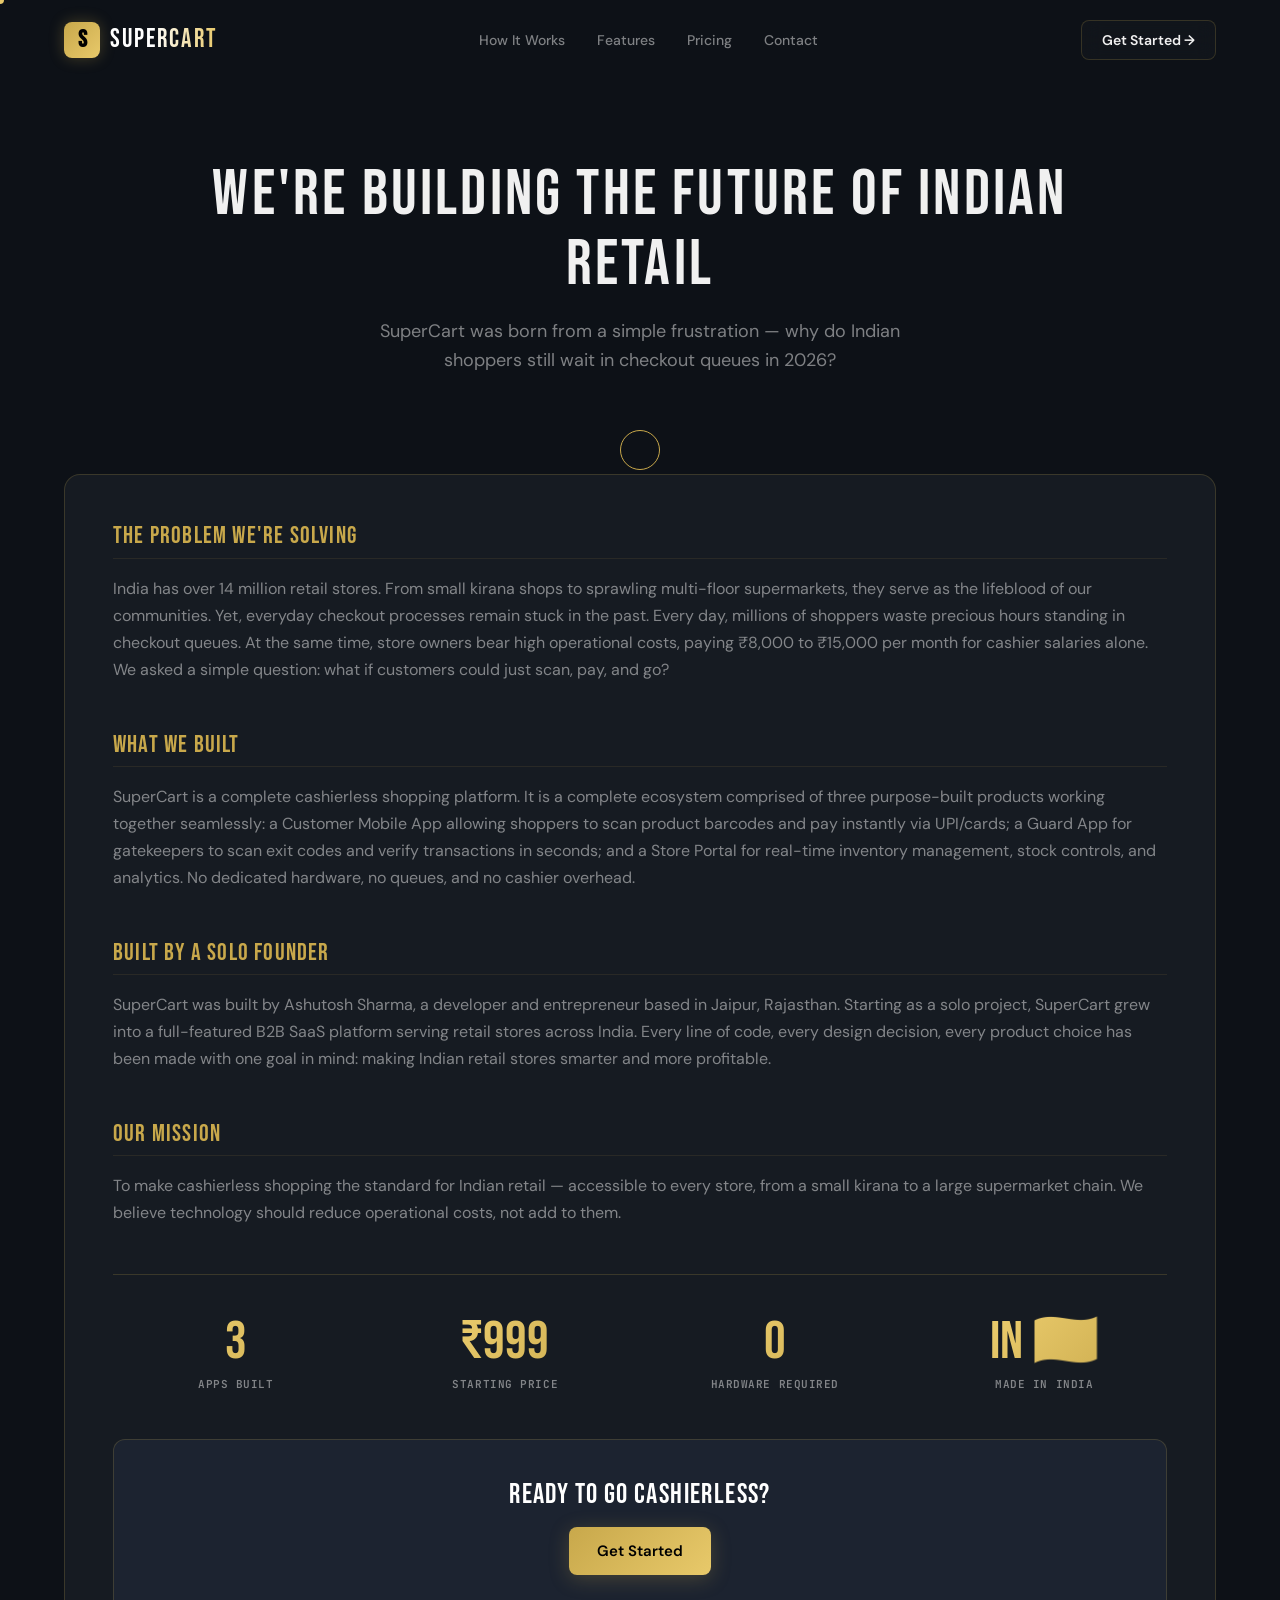
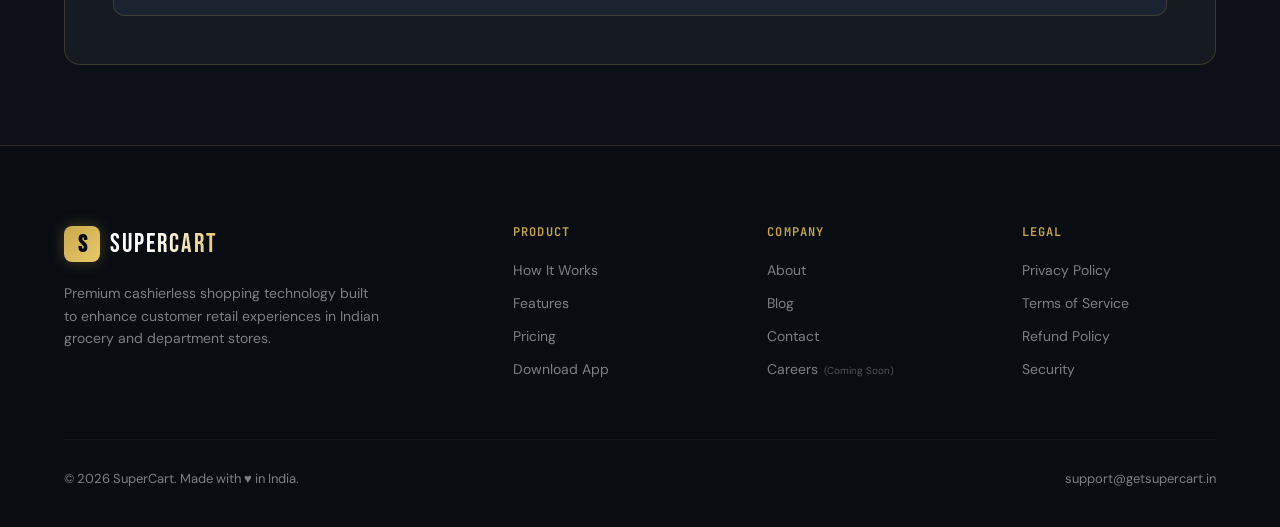
==== about.html @ 0638e1c0 "feat: add about, blog, and contact pages, update footers, and update sitemap" ====
<!DOCTYPE html>
<html lang="en">
<head>
  <meta charset="UTF-8">
  <meta name="viewport" content="width=device-width, initial-scale=1.0">
  <title>About Us — SuperCart | Cashierless Shopping for Indian Retail</title>
  <meta name="description" content="Learn about SuperCart's mission to eliminate checkout queues in Indian retail. Built by a solo founder in Jaipur, Rajasthan.">
  <meta property="og:title" content="About Us — SuperCart | Cashierless Shopping for Indian Retail">
  <meta property="og:description" content="Discover how SuperCart is transforming Indian retail with cashierless, zero-hardware billing apps.">
  <meta property="og:url" content="https://getsupercart.in/about.html">
  <meta property="og:image" content="https://getsupercart.in/og-image.png">
  <meta property="og:locale" content="en_IN">
  <meta property="og:site_name" content="SuperCart">
  <meta name="twitter:card" content="summary_large_image">
  <meta name="twitter:title" content="About Us — SuperCart">
  <meta name="twitter:description" content="Our mission to bring cashierless shopping to every Indian retail store.">
  <meta name="twitter:image" content="https://getsupercart.in/og-image.png">
  <link rel="canonical" href="https://getsupercart.in/about.html">
  
  <!-- CSS Stylesheet -->
  <link rel="stylesheet" href="style.css">
  
  <style>
    /* About Page Specific Layout */
    .about-hero {
      padding: 160px 0 60px;
      text-align: center;
      position: relative;
    }
    
    .about-content-section {
      padding: 40px 0 80px;
      position: relative;
      z-index: 5;
    }

    .about-card {
      background: var(--surface-color);
      border: 1px solid var(--border-color);
      border-radius: 16px;
      padding: 48px;
    }

    .about-card h3 {
      font-size: 24px;
      margin-top: 48px;
      margin-bottom: 16px;
      color: var(--gold-accent);
      border-bottom: 1px solid rgba(200, 168, 75, 0.1);
      padding-bottom: 8px;
      font-family: var(--font-heading);
      letter-spacing: 0.05em;
    }

    .about-card h3:first-of-type {
      margin-top: 0;
    }

    .about-card p {
      font-size: 16px;
      line-height: 1.7;
      margin-bottom: 24px;
      color: var(--text-muted);
    }
    
    .about-stats {
      margin-top: 48px;
      padding-top: 40px;
      border-top: 1px solid var(--border-color);
      display: grid;
      grid-template-columns: repeat(4, 1fr);
      gap: 24px;
    }
    
    .about-stat-item {
      text-align: center;
    }
    
    .about-stat-number {
      font-family: var(--font-heading);
      font-size: clamp(36px, 5vw, 54px);
      color: var(--gold-bright);
      line-height: 1;
      margin-bottom: 8px;
      background: linear-gradient(135deg, var(--gold-bright) 30%, var(--gold-accent) 100%);
      -webkit-background-clip: text;
      -webkit-text-fill-color: transparent;
    }
    
    .about-stat-label {
      font-family: var(--font-mono);
      font-size: 11px;
      font-weight: 600;
      letter-spacing: 0.05em;
      color: var(--text-muted);
    }
    
    .about-cta-container {
      margin-top: 48px;
      padding: 40px;
      border: 1px solid var(--border-color);
      border-radius: 12px;
      background: var(--surface-color-2);
      text-align: center;
      display: flex;
      flex-direction: column;
      align-items: center;
      gap: 16px;
    }
    
    .about-cta-title {
      font-family: var(--font-heading);
      font-size: 28px;
      color: #FFF;
    }

    @media (max-width: 768px) {
      .about-card {
        padding: 24px;
      }
      .about-stats {
        grid-template-columns: repeat(2, 1fr);
        gap: 24px;
      }
    }
  </style>
</head>
<body>

  <!-- Custom Cursor Elements -->
  <div class="custom-cursor-dot" id="cursor-dot"></div>
  <div class="custom-cursor-ring" id="cursor-ring"></div>

  <!-- Navbar -->
  <header class="navbar scrolled" id="navbar">
    <div class="container">
      <a href="index.html" class="logo clickable" id="nav-logo">
        <div class="logo-mark">S</div>
        <span class="logo-text">SUPERCART</span>
      </a>
      
      <ul class="nav-links">
        <li><a href="index.html#how-it-works" class="clickable" id="link-works">How It Works</a></li>
        <li><a href="index.html#features" class="clickable" id="link-features">Features</a></li>
        <li><a href="index.html#pricing" class="clickable" id="link-pricing">Pricing</a></li>
        <li><a href="contact.html" class="clickable" id="link-contact">Contact</a></li>
      </ul>

      <a href="index.html#pricing" class="btn btn-ghost clickable" style="padding: 10px 20px; font-size: 14px;" id="btn-nav-cta">
        Get Started →
      </a>
    </div>
  </header>

  <!-- About Hero -->
  <section class="about-hero" id="about-hero">
    <div class="container">
      <h1 class="section-title" style="font-size: clamp(36px, 6vw, 64px); max-width: 900px; margin: 0 auto 16px; line-height: 1.1;">WE'RE BUILDING THE FUTURE OF INDIAN RETAIL</h1>
      <p class="section-subtitle" style="margin: 0 auto; max-width: 600px;">SuperCart was born from a simple frustration — why do Indian shoppers still wait in checkout queues in 2026?</p>
    </div>
  </section>

  <!-- About Content Section -->
  <section class="about-content-section" id="about-content">
    <div class="container">
      <div class="about-card">
        
        <h3>The Problem We're Solving</h3>
        <p>India has over 14 million retail stores. From small kirana shops to sprawling multi-floor supermarkets, they serve as the lifeblood of our communities. Yet, everyday checkout processes remain stuck in the past. Every day, millions of shoppers waste precious hours standing in checkout queues. At the same time, store owners bear high operational costs, paying ₹8,000 to ₹15,000 per month for cashier salaries alone. We asked a simple question: what if customers could just scan, pay, and go?</p>

        <h3>What We Built</h3>
        <p>SuperCart is a complete cashierless shopping platform. It is a complete ecosystem comprised of three purpose-built products working together seamlessly: a Customer Mobile App allowing shoppers to scan product barcodes and pay instantly via UPI/cards; a Guard App for gatekeepers to scan exit codes and verify transactions in seconds; and a Store Portal for real-time inventory management, stock controls, and analytics. No dedicated hardware, no queues, and no cashier overhead.</p>

        <h3>Built by a Solo Founder</h3>
        <p>SuperCart was built by Ashutosh Sharma, a developer and entrepreneur based in Jaipur, Rajasthan. Starting as a solo project, SuperCart grew into a full-featured B2B SaaS platform serving retail stores across India. Every line of code, every design decision, every product choice has been made with one goal in mind: making Indian retail stores smarter and more profitable.</p>

        <h3>Our Mission</h3>
        <p>To make cashierless shopping the standard for Indian retail — accessible to every store, from a small kirana to a large supermarket chain. We believe technology should reduce operational costs, not add to them.</p>

        <!-- Stats Row -->
        <div class="about-stats">
          <div class="about-stat-item">
            <div class="about-stat-number">3</div>
            <div class="about-stat-label">APPS BUILT</div>
          </div>
          <div class="about-stat-item">
            <div class="about-stat-number">₹999</div>
            <div class="about-stat-label">STARTING PRICE</div>
          </div>
          <div class="about-stat-item">
            <div class="about-stat-number">0</div>
            <div class="about-stat-label">HARDWARE REQUIRED</div>
          </div>
          <div class="about-stat-item">
            <div class="about-stat-number">IN 🇮🇳</div>
            <div class="about-stat-label">MADE IN INDIA</div>
          </div>
        </div>
        
        <!-- CTA Bottom -->
        <div class="about-cta-container">
          <h4 class="about-cta-title">Ready to go cashierless?</h4>
          <a href="index.html#contact" class="btn btn-primary clickable" id="btn-about-cta">Get Started</a>
        </div>

      </div>
    </div>
  </section>

  <!-- Footer -->
  <footer class="footer">
    <div class="container">
      <div class="footer-grid">
        <!-- Column 1 Logo -->
        <div class="footer-col" id="footer-brand">
          <div class="footer-logo">
            <div class="logo-mark">S</div>
            <span class="logo-text">SUPERCART</span>
          </div>
          <p class="footer-desc">Premium cashierless shopping technology built to enhance customer retail experiences in Indian grocery and department stores.</p>
        </div>

        <!-- Column 2 Product -->
        <div class="footer-col" id="footer-prod-links">
          <h4>Product</h4>
          <ul class="footer-links">
            <li><a href="index.html#how-it-works" class="clickable">How It Works</a></li>
            <li><a href="index.html#features" class="clickable">Features</a></li>
            <li><a href="index.html#pricing" class="clickable">Pricing</a></li>
            <li><a href="#" class="clickable">Download App</a></li>
          </ul>
        </div>

        <!-- Column 3 Company -->
        <div class="footer-col" id="footer-comp-links">
          <h4>Company</h4>
          <ul class="footer-links">
            <li><a href="about.html" class="clickable">About</a></li>
            <li><a href="blog.html" class="clickable">Blog</a></li>
            <li><a href="contact.html" class="clickable">Contact</a></li>
            <li><a href="#" class="clickable" title="Coming Soon">Careers <small style="font-size: 10px; opacity: 0.6; margin-left: 2px;">(Coming Soon)</small></a></li>
          </ul>
        </div>

        <!-- Column 4 Legal -->
        <div class="footer-col" id="footer-legal-links">
          <h4>Legal</h4>
          <ul class="footer-links">
            <li><a href="privacy-policy.html" class="clickable">Privacy Policy</a></li>
            <li><a href="terms-of-service.html" class="clickable">Terms of Service</a></li>
            <li><a href="refund-policy.html" class="clickable">Refund Policy</a></li>
            <li><a href="security.html" class="clickable">Security</a></li>
          </ul>
        </div>
      </div>

      <!-- Footer Bottom -->
      <div class="footer-bottom">
        <span>&copy; 2026 SuperCart. Made with &hearts; in India.</span>
        <div class="footer-bottom-links">
          <span>support@getsupercart.in</span>
        </div>
      </div>
    </div>
  </footer>

  <!-- Client-side JavaScript -->
  <script src="script.js"></script>
</body>
</html>
---- style.css ----
/* ==========================================================================
   SUPERCART PREMIUM DESIGN SYSTEM & BASE STYLES
   ========================================================================== */

/* Google Fonts Import */
@import url('https://fonts.googleapis.com/css2?family=Bebas+Neue&family=DM+Sans:ital,opsz,wght@0,9..40,100..1000;1,9..40,100..1000&family=JetBrains+Mono:ital,wght@0,100..800;1,100..800&display=swap');

:root {
  /* Color Palette */
  --bg-color: #0D1117;
  --surface-color: #161B22;
  --surface-color-2: #1C2330;
  --gold-accent: #C8A84B;
  --gold-bright: #E8C96A;
  --text-color: #F0F0F0;
  --text-muted: rgba(240, 240, 240, 0.5);
  --border-color: rgba(200, 168, 75, 0.2);
  --border-color-hover: rgba(200, 168, 75, 0.5);
  --gold-glow: rgba(200, 168, 75, 0.15);

  /* Fonts */
  --font-heading: 'Bebas Neue', sans-serif;
  --font-body: 'DM Sans', sans-serif;
  --font-mono: 'JetBrains Mono', monospace;

  /* Transitions */
  --transition-smooth: all 0.4s cubic-bezier(0.16, 1, 0.3, 1);
  --transition-fast: all 0.2s ease;
}

/* Reset & Base Styles */
* {
  margin: 0;
  padding: 0;
  box-sizing: border-box;
}

html {
  scroll-behavior: smooth;
  background-color: var(--bg-color);
  color: var(--text-color);
  font-family: var(--font-body);
  -webkit-font-smoothing: antialiased;
}

body {
  overflow-x: hidden;
  cursor: none; /* Hide default cursor for custom cursor experience */
}

/* Custom Scrollbar */
::-webkit-scrollbar {
  width: 10px;
}

::-webkit-scrollbar-track {
  background: var(--bg-color);
}

::-webkit-scrollbar-thumb {
  background: var(--surface-color-2);
  border: 2px solid var(--bg-color);
  border-radius: 5px;
}

::-webkit-scrollbar-thumb:hover {
  background: var(--gold-accent);
}

/* Typography & Links */
h1, h2, h3, h4, h5, h6 {
  font-family: var(--font-heading);
  font-weight: 400;
  letter-spacing: 0.05em;
  line-height: 1.1;
}

p {
  color: var(--text-muted);
  line-height: 1.6;
}

a {
  color: inherit;
  text-decoration: none;
  transition: var(--transition-fast);
  cursor: none; /* Maintain custom cursor */
}

button {
  font-family: var(--font-body);
  border: none;
  background: none;
  cursor: none; /* Maintain custom cursor */
}

/* ==========================================================================
   CUSTOM CURSOR
   ========================================================================== */
.custom-cursor-dot {
  width: 8px;
  height: 8px;
  background: var(--gold-bright);
  border-radius: 50%;
  position: fixed;
  pointer-events: none;
  z-index: 9999;
  transform: translate(-50%, -50%);
  transition: width 0.2s, height 0.2s, background-color 0.2s;
}

.custom-cursor-ring {
  width: 40px;
  height: 40px;
  border: 1px solid var(--gold-accent);
  border-radius: 50%;
  position: fixed;
  pointer-events: none;
  z-index: 9998;
  transform: translate(-50%, -50%);
  transition: width 0.3s cubic-bezier(0.16, 1, 0.3, 1), 
              height 0.3s cubic-bezier(0.16, 1, 0.3, 1), 
              border-color 0.3s, background-color 0.3s;
}

/* Hover States for Custom Cursor */
body.cursor-hover .custom-cursor-dot {
  width: 12px;
  height: 12px;
  background: var(--gold-bright);
}

body.cursor-hover .custom-cursor-ring {
  width: 60px;
  height: 60px;
  border-color: var(--gold-bright);
  background-color: rgba(200, 168, 75, 0.1);
}

/* ==========================================================================
   LAYOUT UTILITIES
   ========================================================================== */
.container {
  width: 100%;
  max-width: 1200px;
  margin: 0 auto;
  padding: 0 24px;
}

.section-label {
  font-family: var(--font-mono);
  color: var(--gold-accent);
  font-size: 14px;
  font-weight: 600;
  letter-spacing: 0.15em;
  text-transform: uppercase;
  margin-bottom: 12px;
  display: block;
}

.section-title {
  font-size: 48px;
  margin-bottom: 16px;
  color: var(--text-color);
}

.section-subtitle {
  font-size: 18px;
  max-width: 600px;
  margin-bottom: 48px;
}

/* Buttons */
.btn {
  display: inline-flex;
  align-items: center;
  justify-content: center;
  padding: 14px 28px;
  font-size: 15px;
  font-weight: 600;
  border-radius: 8px;
  transition: var(--transition-smooth);
  gap: 8px;
}

.btn-primary {
  background: linear-gradient(135deg, var(--gold-accent) 0%, var(--gold-bright) 100%);
  color: #000;
  box-shadow: 0 4px 20px rgba(200, 168, 75, 0.25);
}

.btn-primary:hover {
  transform: translateY(-2px);
  box-shadow: 0 6px 24px rgba(200, 168, 75, 0.4);
}

.btn-ghost {
  border: 1px solid var(--border-color);
  color: var(--text-color);
  background: rgba(255, 255, 255, 0.02);
  backdrop-filter: blur(10px);
}

.btn-ghost:hover {
  border-color: var(--gold-accent);
  background: rgba(200, 168, 75, 0.05);
  transform: translateY(-2px);
}

/* ==========================================================================
   NAVBAR
   ========================================================================== */
.navbar {
  position: fixed;
  top: 0;
  left: 0;
  right: 0;
  height: 80px;
  z-index: 1000;
  display: flex;
  align-items: center;
  transition: var(--transition-smooth);
  border-bottom: 1px solid transparent;
}

.navbar.scrolled {
  height: 70px;
  background: rgba(13, 17, 23, 0.75);
  backdrop-filter: blur(20px) saturate(180%);
  border-bottom: 1px solid var(--border-color);
  box-shadow: 0 10px 30px rgba(0, 0, 0, 0.3);
}

.navbar .container {
  display: flex;
  justify-content: space-between;
  align-items: center;
}

.logo {
  display: flex;
  align-items: center;
  gap: 10px;
}

.logo-mark {
  background: linear-gradient(135deg, var(--gold-accent) 0%, var(--gold-bright) 100%);
  color: #000;
  font-family: var(--font-heading);
  font-size: 24px;
  width: 36px;
  height: 36px;
  display: flex;
  align-items: center;
  justify-content: center;
  border-radius: 8px;
  font-weight: 900;
  box-shadow: 0 0 15px rgba(200, 168, 75, 0.3);
}

.logo-text {
  font-family: var(--font-heading);
  font-size: 26px;
  letter-spacing: 0.08em;
  background: linear-gradient(to right, #ffffff 40%, var(--gold-bright) 100%);
  -webkit-background-clip: text;
  -webkit-text-fill-color: transparent;
}

.nav-links {
  display: flex;
  align-items: center;
  gap: 32px;
  list-style: none;
}

.nav-links a {
  font-size: 14px;
  font-weight: 500;
  color: var(--text-muted);
  position: relative;
  padding: 6px 0;
}

.nav-links a::after {
  content: '';
  position: absolute;
  bottom: 0;
  left: 0;
  width: 0;
  height: 1.5px;
  background: var(--gold-accent);
  transition: var(--transition-fast);
}

.nav-links a:hover {
  color: var(--text-color);
}

.nav-links a:hover::after {
  width: 100%;
}

/* ==========================================================================
   HERO SECTION
   ========================================================================== */
.hero {
  position: relative;
  min-height: 100vh;
  padding-top: 150px;
  display: flex;
  align-items: center;
  justify-content: center;
  overflow: hidden;
}

/* Glowing background orbs */
.glow-orb {
  position: absolute;
  border-radius: 50%;
  filter: blur(150px);
  z-index: 1;
  pointer-events: none;
  opacity: 0.4;
}

.orb-1 {
  width: 400px;
  height: 400px;
  background: var(--gold-accent);
  top: -100px;
  left: 20%;
  animation: floatOrb1 15s infinite alternate ease-in-out;
}

.orb-2 {
  width: 350px;
  height: 350px;
  background: var(--gold-bright);
  bottom: 100px;
  right: 15%;
  animation: floatOrb2 12s infinite alternate ease-in-out;
}

/* 3D Grid Floor */
.grid-floor-container {
  position: absolute;
  bottom: 0;
  left: 0;
  width: 100%;
  height: 350px;
  z-index: 2;
  overflow: hidden;
  pointer-events: none;
}

.grid-floor {
  position: absolute;
  bottom: 0;
  width: 200%;
  left: -50%;
  height: 600px;
  background-image: 
    linear-gradient(to right, rgba(200, 168, 75, 0.07) 1px, transparent 1px),
    linear-gradient(to bottom, rgba(200, 168, 75, 0.07) 1px, transparent 1px);
  background-size: 50px 50px;
  transform: perspective(300px) rotateX(60deg);
  transform-origin: bottom center;
  mask-image: linear-gradient(to top, rgba(0, 0, 0, 1) 20%, rgba(0, 0, 0, 0) 80%);
  -webkit-mask-image: linear-gradient(to top, rgba(0, 0, 0, 1) 20%, rgba(0, 0, 0, 0) 80%);
}

.hero .container {
  position: relative;
  z-index: 3;
  text-align: center;
  display: flex;
  flex-direction: column;
  align-items: center;
}

/* Animated Badge */
.hero-badge {
  display: inline-flex;
  align-items: center;
  gap: 10px;
  padding: 8px 16px;
  background: rgba(22, 27, 34, 0.6);
  border: 1px solid var(--border-color);
  border-radius: 50px;
  font-family: var(--font-mono);
  font-size: 12px;
  font-weight: 500;
  color: var(--text-color);
  margin-bottom: 30px;
  backdrop-filter: blur(10px);
}

.badge-dot {
  width: 8px;
  height: 8px;
  background: #10B981;
  border-radius: 50%;
  position: relative;
}

.badge-dot::after {
  content: '';
  position: absolute;
  width: 100%;
  height: 100%;
  background: inherit;
  border-radius: inherit;
  top: 0;
  left: 0;
  animation: pulse 1.8s infinite ease-in-out;
}

/* Giant Bebas Neue Headline */
.hero-headline {
  font-size: clamp(60px, 10vw, 110px);
  line-height: 0.95;
  margin-bottom: 24px;
  text-transform: uppercase;
}

.hero-headline .line-1 {
  display: block;
  color: #FFFFFF;
}

.hero-headline .line-2 {
  display: block;
  background: linear-gradient(to right, var(--gold-accent), var(--gold-bright));
  -webkit-background-clip: text;
  -webkit-text-fill-color: transparent;
}

.hero-headline .line-3 {
  display: block;
  color: transparent;
  -webkit-text-stroke: 1.5px rgba(255, 255, 255, 0.7);
}

.hero-subtitle {
  font-size: clamp(16px, 2.5vw, 20px);
  color: var(--text-muted);
  max-width: 700px;
  margin-bottom: 40px;
}

.hero-actions {
  display: flex;
  gap: 16px;
  margin-bottom: 60px;
}

/* Trust Strip */
.trust-strip {
  display: flex;
  justify-content: center;
  align-items: center;
  gap: 30px;
  font-family: var(--font-mono);
  font-size: 13px;
  color: var(--text-muted);
  border-top: 1px solid rgba(255, 255, 255, 0.05);
  padding-top: 30px;
  width: 100%;
  max-width: 600px;
}

.trust-item {
  display: flex;
  align-items: center;
  gap: 8px;
}

.trust-icon {
  color: var(--gold-accent);
}

/* Scroll Indicator */
.scroll-indicator {
  position: absolute;
  bottom: 30px;
  left: 50%;
  transform: translateX(-50%);
  display: flex;
  flex-direction: column;
  align-items: center;
  gap: 8px;
  color: var(--text-muted);
  font-family: var(--font-mono);
  font-size: 11px;
}

.scroll-line-container {
  width: 2px;
  height: 40px;
  background: rgba(255, 255, 255, 0.1);
  position: relative;
  overflow: hidden;
  border-radius: 1px;
}

.scroll-line {
  position: absolute;
  top: 0;
  left: 0;
  width: 100%;
  height: 100%;
  background: var(--gold-accent);
  animation: drawScrollLine 2s infinite ease-in-out;
}

/* ==========================================================================
   TICKER STRIP
   ========================================================================== */
.ticker-container {
  background: var(--surface-color);
  border-top: 1px solid var(--border-color);
  border-bottom: 1px solid var(--border-color);
  padding: 16px 0;
  overflow: hidden;
  width: 100%;
  display: flex;
}

.ticker-wrap {
  display: flex;
  width: max-content;
  white-space: nowrap;
}

.ticker-track {
  display: flex;
  gap: 40px;
  animation: tickerLoop 30s linear infinite;
  padding-right: 40px;
}

.ticker-item {
  display: flex;
  align-items: center;
  gap: 20px;
  font-family: var(--font-heading);
  font-size: 20px;
  letter-spacing: 0.1em;
  color: var(--text-color);
}

.ticker-separator {
  color: var(--gold-accent);
  font-size: 12px;
}

/* ==========================================================================
   HOW IT WORKS
   ========================================================================== */
.how-it-works {
  padding: 100px 0;
  position: relative;
}

.how-it-works .section-header {
  text-align: center;
  display: flex;
  flex-direction: column;
  align-items: center;
  margin-bottom: 70px;
}

.steps-grid {
  display: grid;
  grid-template-columns: repeat(3, 1fr);
  gap: 1px;
  background: var(--border-color);
  border-radius: 16px;
  overflow: hidden;
  border: 1px solid var(--border-color);
}

.step-card {
  background: var(--surface-color);
  padding: 60px 40px;
  position: relative;
  overflow: hidden;
  display: flex;
  flex-direction: column;
  justify-content: flex-end;
  min-height: 320px;
  transition: var(--transition-smooth);
}

.step-card:hover {
  background: var(--surface-color-2);
}

.step-number {
  position: absolute;
  top: 30px;
  right: 40px;
  font-family: var(--font-heading);
  font-size: 80px;
  line-height: 1;
  color: rgba(200, 168, 75, 0.03);
  transition: var(--transition-smooth);
}

.step-card:hover .step-number {
  color: rgba(200, 168, 75, 0.08);
  transform: translateY(-5px);
}

.step-icon {
  font-size: 36px;
  margin-bottom: 24px;
}

.step-title {
  font-size: 28px;
  margin-bottom: 12px;
  color: var(--text-color);
}

.step-desc {
  font-size: 15px;
  color: var(--text-muted);
}

/* ==========================================================================
   PHONE MOCKUP SECTION (SPLIT)
   ========================================================================== */
.phone-mockup-section {
  padding: 100px 0;
  position: relative;
  overflow: hidden;
}

.phone-split-grid {
  display: grid;
  grid-template-columns: 1fr 1fr;
  gap: 80px;
  align-items: center;
}

.phone-mockup-wrapper {
  perspective: 1200px;
  display: flex;
  justify-content: center;
  align-items: center;
  position: relative;
}

/* Decorative backdrop glow for phone */
.phone-glow {
  position: absolute;
  width: 300px;
  height: 500px;
  background: radial-gradient(circle, rgba(200, 168, 75, 0.15) 0%, transparent 70%);
  filter: blur(40px);
  z-index: 1;
  pointer-events: none;
}

.phone-container {
  width: 320px;
  height: 640px;
  background: #000;
  border-radius: 40px;
  padding: 12px;
  border: 4px solid #333;
  box-shadow: 
    0 30px 60px rgba(0, 0, 0, 0.8),
    0 0 50px rgba(200, 168, 75, 0.15);
  transform: rotateY(-15deg) rotateX(8deg) rotateZ(-2deg);
  transform-style: preserve-3d;
  animation: floatPhone 6s infinite alternate ease-in-out;
  z-index: 2;
  transition: transform 0.6s cubic-bezier(0.16, 1, 0.3, 1);
}

.phone-container:hover {
  transform: rotateY(-5deg) rotateX(4deg) rotateZ(0deg) scale(1.02);
}

/* Phone Screen Mockup UI */
.phone-screen {
  width: 100%;
  height: 100%;
  background: #0D1117;
  border-radius: 32px;
  overflow: hidden;
  border: 1px solid rgba(255, 255, 255, 0.05);
  display: flex;
  flex-direction: column;
  font-family: var(--font-body);
}

/* Phone Header */
.phone-header {
  padding: 24px 20px 12px;
  border-bottom: 1px solid rgba(255, 255, 255, 0.05);
  display: flex;
  flex-direction: column;
  gap: 4px;
}

.phone-store-name {
  font-family: var(--font-heading);
  font-size: 20px;
  letter-spacing: 0.05em;
  color: #FFF;
}

.phone-session-badge {
  display: inline-flex;
  align-items: center;
  gap: 6px;
  padding: 4px 8px;
  background: rgba(16, 185, 129, 0.1);
  border: 1px solid rgba(16, 185, 129, 0.2);
  border-radius: 4px;
  font-family: var(--font-mono);
  font-size: 9px;
  font-weight: 700;
  color: #10B981;
  width: fit-content;
}

.phone-session-dot {
  width: 6px;
  height: 6px;
  background: #10B981;
  border-radius: 50%;
  animation: pulse 1.5s infinite;
}

/* Scanned Items List */
.phone-items-list {
  flex-grow: 1;
  padding: 16px 20px;
  display: flex;
  flex-direction: column;
  gap: 12px;
  overflow-y: auto;
}

.phone-item {
  display: flex;
  justify-content: space-between;
  align-items: center;
  padding: 10px 12px;
  background: var(--surface-color);
  border: 1px solid rgba(255, 255, 255, 0.03);
  border-radius: 12px;
}

.phone-item-details {
  display: flex;
  flex-direction: column;
  gap: 2px;
}

.phone-item-name {
  font-size: 13px;
  font-weight: 600;
  color: var(--text-color);
}

.phone-item-qty {
  font-size: 10px;
  color: var(--text-muted);
}

.phone-item-price {
  font-family: var(--font-mono);
  font-size: 13px;
  font-weight: 600;
  color: var(--gold-bright);
}

/* Phone Footer Actions */
.phone-footer {
  padding: 16px 20px 24px;
  border-top: 1px solid rgba(255, 255, 255, 0.05);
  display: flex;
  flex-direction: column;
  gap: 10px;
  background: var(--surface-color);
}

.phone-total-row {
  display: flex;
  justify-content: space-between;
  align-items: center;
  margin-bottom: 4px;
}

.phone-total-label {
  font-size: 12px;
  color: var(--text-muted);
}

.phone-total-price {
  font-family: var(--font-mono);
  font-size: 16px;
  font-weight: 700;
  color: #FFF;
}

.phone-btn-pay {
  background: var(--gold-accent);
  color: #000;
  text-align: center;
  padding: 12px;
  border-radius: 8px;
  font-size: 12px;
  font-weight: 700;
  box-shadow: 0 4px 12px rgba(200, 168, 75, 0.2);
}

.phone-btn-scan {
  border: 1px solid var(--border-color);
  color: var(--text-color);
  text-align: center;
  padding: 10px;
  border-radius: 8px;
  font-size: 11px;
  font-weight: 600;
  background: rgba(255, 255, 255, 0.01);
}

/* Text Content Column */
.phone-text-content .section-label {
  margin-bottom: 12px;
}

.phone-text-content .section-title {
  margin-bottom: 20px;
}

.phone-text-content p {
  font-size: 16px;
  margin-bottom: 30px;
}

.app-features-list {
  display: flex;
  flex-direction: column;
  gap: 16px;
  list-style: none;
}

.app-feature-item {
  display: flex;
  align-items: flex-start;
  gap: 12px;
  font-size: 15px;
}

.app-feature-icon {
  color: var(--gold-accent);
  font-size: 18px;
  margin-top: 2px;
}

.app-feature-text strong {
  color: var(--text-color);
  display: block;
  margin-bottom: 2px;
}

/* ==========================================================================
   FEATURES SECTION
   ========================================================================== */
.features-section {
  background: var(--surface-color);
  padding: 100px 0;
  position: relative;
}

.features-section .section-header {
  text-align: center;
  display: flex;
  flex-direction: column;
  align-items: center;
  margin-bottom: 70px;
}

.features-grid {
  display: grid;
  grid-template-columns: repeat(3, 1fr);
  gap: 24px;
}

.feature-card {
  background: var(--surface-color-2);
  border: 1px solid var(--border-color);
  padding: 40px;
  border-radius: 12px;
  position: relative;
  transition: var(--transition-smooth);
  overflow: hidden;
}

/* Interactive top border line */
.feature-card::before {
  content: '';
  position: absolute;
  top: 0;
  left: 0;
  width: 0;
  height: 2px;
  background: linear-gradient(to right, var(--gold-accent), var(--gold-bright));
  transition: var(--transition-smooth);
}

.feature-card:hover {
  transform: translateY(-5px);
  border-color: rgba(200, 168, 75, 0.4);
  box-shadow: 
    0 15px 35px rgba(0, 0, 0, 0.4),
    0 0 25px rgba(200, 168, 75, 0.05);
}

.feature-card:hover::before {
  width: 100%;
}

.feature-icon-box {
  width: 50px;
  height: 50px;
  background: rgba(200, 168, 75, 0.08);
  border: 1px solid var(--border-color);
  border-radius: 8px;
  display: flex;
  align-items: center;
  justify-content: center;
  font-size: 24px;
  margin-bottom: 24px;
  transition: var(--transition-smooth);
}

.feature-card:hover .feature-icon-box {
  background: var(--gold-accent);
  color: #000;
  transform: scale(1.05);
}

.feature-card h3 {
  font-size: 24px;
  margin-bottom: 12px;
  color: var(--text-color);
}

.feature-card p {
  font-size: 14px;
  color: var(--text-muted);
}

/* ==========================================================================
   STATS SECTION
   ========================================================================== */
.stats-section {
  padding: 80px 0;
  border-top: 1px solid var(--border-color);
  border-bottom: 1px solid var(--border-color);
  background: var(--bg-color);
  position: relative;
  z-index: 5;
}

.stats-grid {
  display: grid;
  grid-template-columns: repeat(4, 1fr);
  gap: 30px;
}

.stat-item {
  text-align: center;
}

.stat-number {
  font-family: var(--font-heading);
  font-size: clamp(48px, 6vw, 70px);
  color: var(--gold-bright);
  line-height: 1;
  margin-bottom: 8px;
  background: linear-gradient(135deg, var(--gold-bright) 30%, var(--gold-accent) 100%);
  -webkit-background-clip: text;
  -webkit-text-fill-color: transparent;
}

.stat-label {
  font-family: var(--font-mono);
  font-size: 12px;
  font-weight: 600;
  letter-spacing: 0.1em;
  color: var(--text-muted);
}

/* ==========================================================================
   PRICING SECTION
   ========================================================================== */
.pricing-section {
  padding: 100px 0;
  position: relative;
}

.pricing-section .section-header {
  text-align: center;
  display: flex;
  flex-direction: column;
  align-items: center;
  margin-bottom: 70px;
}

.pricing-grid {
  display: grid;
  grid-template-columns: repeat(3, 1fr);
  gap: 32px;
  align-items: stretch;
}

.pricing-card {
  background: var(--surface-color);
  border: 1px solid var(--border-color);
  border-radius: 16px;
  padding: 48px 36px;
  display: flex;
  flex-direction: column;
  transition: var(--transition-smooth);
  position: relative;
}

.pricing-card:hover {
  transform: translateY(-8px);
  box-shadow: 0 20px 40px rgba(0, 0, 0, 0.4);
}

/* Popular Card Highlights */
.pricing-card.featured {
  border: 2px solid var(--gold-accent);
  background: var(--surface-color-2);
  box-shadow: 0 10px 30px rgba(200, 168, 75, 0.08);
}

.popular-badge {
  position: absolute;
  top: -15px;
  left: 50%;
  transform: translateX(-50%);
  background: var(--gold-accent);
  color: #000;
  font-family: var(--font-mono);
  font-size: 10px;
  font-weight: 700;
  letter-spacing: 0.1em;
  padding: 6px 16px;
  border-radius: 20px;
  text-transform: uppercase;
}

.pricing-header {
  margin-bottom: 32px;
}

.pricing-tier {
  font-size: 20px;
  font-family: var(--font-mono);
  color: var(--text-muted);
  margin-bottom: 12px;
}

.pricing-card.featured .pricing-tier {
  color: var(--gold-accent);
}

.pricing-price {
  font-family: var(--font-heading);
  font-size: 48px;
  color: #FFF;
  line-height: 1;
}

.pricing-price span {
  font-family: var(--font-body);
  font-size: 14px;
  color: var(--text-muted);
  font-weight: 400;
}

.pricing-features {
  list-style: none;
  display: flex;
  flex-direction: column;
  gap: 16px;
  margin-bottom: 40px;
  flex-grow: 1;
}

.pricing-features li {
  font-size: 14px;
  color: var(--text-color);
  display: flex;
  align-items: center;
  gap: 10px;
}

.pricing-features li::before {
  content: '✓';
  color: var(--gold-accent);
  font-weight: 700;
}

.pricing-card .btn {
  width: 100%;
}

/* ==========================================================================
   CTA BANNER
   ========================================================================== */
.cta-section {
  padding: 120px 0;
  position: relative;
  overflow: hidden;
}

.cta-banner {
  background: var(--surface-color);
  border: 1px solid var(--border-color);
  border-radius: 24px;
  padding: 80px 40px;
  text-align: center;
  position: relative;
  overflow: hidden;
  z-index: 3;
}

/* Radial Glow */
.cta-glow {
  position: absolute;
  top: 50%;
  left: 50%;
  transform: translate(-50%, -50%);
  width: 600px;
  height: 600px;
  background: radial-gradient(circle, rgba(200, 168, 75, 0.08) 0%, transparent 70%);
  z-index: 1;
  pointer-events: none;
}

.cta-content {
  position: relative;
  z-index: 2;
  display: flex;
  flex-direction: column;
  align-items: center;
}

.cta-title {
  font-size: clamp(40px, 6vw, 64px);
  margin-bottom: 16px;
  color: #FFF;
}

.cta-subtitle {
  font-size: 16px;
  max-width: 500px;
  margin-bottom: 36px;
  color: var(--text-muted);
}

.cta-actions {
  display: flex;
  gap: 16px;
  margin-bottom: 32px;
}

.cta-email {
  font-family: var(--font-mono);
  font-size: 14px;
  color: var(--text-muted);
}

.cta-email a {
  color: var(--gold-accent);
}

.cta-email a:hover {
  text-decoration: underline;
}

/* ==========================================================================
   FOOTER
   ========================================================================== */
.footer {
  background: #090D12;
  border-top: 1px solid var(--border-color);
  padding: 80px 0 40px;
}

.footer-grid {
  display: grid;
  grid-template-columns: 2fr 1fr 1fr 1fr;
  gap: 60px;
  margin-bottom: 60px;
}

.footer-col {
  display: flex;
  flex-direction: column;
  gap: 20px;
}

.footer-logo {
  display: flex;
  align-items: center;
  gap: 10px;
}

.footer-desc {
  font-size: 14px;
  color: var(--text-muted);
  max-width: 320px;
}

.footer-col h4 {
  font-family: var(--font-mono);
  font-size: 12px;
  font-weight: 600;
  letter-spacing: 0.1em;
  color: var(--gold-accent);
  text-transform: uppercase;
}

.footer-links {
  list-style: none;
  display: flex;
  flex-direction: column;
  gap: 12px;
}

.footer-links a {
  font-size: 14px;
  color: var(--text-muted);
}

.footer-links a:hover {
  color: #FFF;
  padding-left: 4px;
}

.footer-bottom {
  border-top: 1px solid rgba(255, 255, 255, 0.05);
  padding-top: 30px;
  display: flex;
  justify-content: space-between;
  align-items: center;
  flex-wrap: wrap;
  gap: 20px;
  font-size: 13px;
  color: var(--text-muted);
}

.footer-bottom-links {
  display: flex;
  gap: 20px;
}

/* ==========================================================================
   SCROLL REVEAL ANIMATIONS (INTERSECTION OBSERVER)
   ========================================================================== */
.reveal {
  opacity: 0;
  transform: translateY(40px);
  transition: opacity 0.8s cubic-bezier(0.16, 1, 0.3, 1), 
              transform 0.8s cubic-bezier(0.16, 1, 0.3, 1);
}

.reveal.visible {
  opacity: 1;
  transform: translateY(0);
}

/* Stagger reveals */
.stagger-1 { transition-delay: 0.1s; }
.stagger-2 { transition-delay: 0.2s; }
.stagger-3 { transition-delay: 0.3s; }
.stagger-4 { transition-delay: 0.4s; }

/* ==========================================================================
   CSS KEYFRAMES
   ========================================================================== */
@keyframes floatOrb1 {
  0% { transform: translate(0, 0) scale(1); }
  100% { transform: translate(50px, 40px) scale(1.1); }
}

@keyframes floatOrb2 {
  0% { transform: translate(0, 0) scale(1); }
  100% { transform: translate(-40px, -50px) scale(1.05); }
}

@keyframes floatPhone {
  0% { transform: rotateY(-15deg) rotateX(8deg) rotateZ(-2deg) translateY(0); }
  100% { transform: rotateY(-12deg) rotateX(6deg) rotateZ(-1deg) translateY(-15px); }
}

@keyframes pulse {
  0% { transform: scale(0.9); opacity: 0.6; }
  50% { transform: scale(1.6); opacity: 0; }
  100% { transform: scale(0.9); opacity: 0; }
}

@keyframes drawScrollLine {
  0% { transform: translateY(-100%); }
  50% { transform: translateY(0); }
  100% { transform: translateY(100%); }
}

@keyframes tickerLoop {
  0% { transform: translateX(0); }
  100% { transform: translateX(-50%); }
}

/* ==========================================================================
   LEAD CAPTURE FORM STYLES
   ========================================================================== */
.lead-form {
  max-width: 600px;
  margin: 40px auto 0;
  text-align: left;
  display: flex;
  flex-direction: column;
  gap: 20px;
  width: 100%;
}

.form-grid {
  display: grid;
  grid-template-columns: repeat(2, 1fr);
  gap: 20px;
  width: 100%;
}

.form-group {
  display: flex;
  flex-direction: column;
  gap: 8px;
}

.form-group.full-width {
  grid-column: span 2;
}

.form-group label {
  font-family: var(--font-mono);
  font-size: 12px;
  color: var(--text-muted);
  letter-spacing: 0.05em;
  text-transform: uppercase;
}

.lead-form input,
.lead-form select,
.lead-form textarea {
  background-color: var(--surface-color);
  border: 1px solid var(--border-color);
  border-radius: 12px;
  color: #FFF;
  padding: 14px 16px;
  font-family: var(--font-body);
  font-size: 14px;
  width: 100%;
  transition: var(--transition-fast);
  outline: none;
}

/* Specific styling for select dropdown arrow */
.lead-form select {
  appearance: none;
  -webkit-appearance: none;
  background-image: url("data:image/svg+xml;utf8,<svg xmlns='http://www.w3.org/2000/svg' width='24' height='24' viewBox='0 0 24 24' fill='none' stroke='%23C8A84B' stroke-width='2' stroke-linecap='round' stroke-linejoin='round'><polyline points='6 9 12 15 18 9'></polyline></svg>");
  background-repeat: no-repeat;
  background-position: right 16px center;
  background-size: 16px;
  padding-right: 40px;
}

.lead-form input:focus,
.lead-form select:focus,
.lead-form textarea:focus {
  border-color: var(--gold-accent);
  box-shadow: 0 0 8px rgba(200, 168, 75, 0.2);
}

.lead-form input::placeholder,
.lead-form textarea::placeholder {
  color: rgba(240, 240, 240, 0.3);
}

.btn-submit {
  width: 100% !important;
  margin-top: 10px;
  padding: 16px !important;
  font-size: 16px !important;
}

.form-note {
  text-align: center;
  font-size: 13px;
  color: var(--text-muted);
  margin-top: -8px;
}

/* Success Message styling */
.form-success-message {
  max-width: 600px;
  margin: 40px auto 0;
  padding: 40px;
  border: 1px solid var(--border-color);
  border-radius: 16px;
  background: var(--surface-color);
  text-align: center;
  box-shadow: 0 10px 30px rgba(0, 0, 0, 0.5);
  animation: fadeIn 0.6s cubic-bezier(0.16, 1, 0.3, 1) forwards;
}

.success-icon {
  display: inline-flex;
  align-items: center;
  justify-content: center;
  width: 60px;
  height: 60px;
  background: rgba(16, 185, 129, 0.1);
  border: 2px solid #10B981;
  color: #10B981;
  border-radius: 50%;
  font-size: 30px;
  font-weight: bold;
  margin-bottom: 24px;
}

.form-success-message h3 {
  font-family: var(--font-heading);
  font-size: 28px;
  color: var(--gold-bright);
  margin-bottom: 12px;
}

.form-success-message p {
  color: var(--text-muted);
  font-size: 15px;
  line-height: 1.6;
}

/* ==========================================================================
   RESPONSIVE DESIGN (MEDIA QUERIES)
   ========================================================================== */
@media (max-width: 1024px) {
  .phone-split-grid {
    grid-template-columns: 1fr;
    gap: 60px;
    text-align: center;
  }
  
  .phone-mockup-wrapper {
    order: 2;
  }
  
  .phone-text-content {
    display: flex;
    flex-direction: column;
    align-items: center;
    order: 1;
  }
  
  .app-features-list {
    align-items: flex-start;
    text-align: left;
    max-width: 500px;
  }

  .features-grid {
    grid-template-columns: repeat(2, 1fr);
  }

  .pricing-grid {
    grid-template-columns: repeat(2, 1fr);
    gap: 24px;
  }
}

@media (max-width: 768px) {
  /* Disable custom cursor on mobile touch interfaces */
  body {
    cursor: auto;
  }
  
  .custom-cursor-dot,
  .custom-cursor-ring {
    display: none !important;
  }
  
  a, button {
    cursor: auto;
  }

  .navbar {
    height: 70px;
  }

  .nav-links {
    display: none; /* In production app you'd add a burger menu, keeping it simple here */
  }

  .section-title {
    font-size: 36px;
  }

  .steps-grid {
    grid-template-columns: 1fr;
  }

  .step-card {
    padding: 40px 24px;
    min-height: 240px;
  }

  .features-grid {
    grid-template-columns: 1fr;
  }

  .stats-grid {
    grid-template-columns: repeat(2, 1fr);
    gap: 20px;
  }

  .pricing-grid {
    grid-template-columns: 1fr;
  }
  
  .pricing-card.featured {
    order: -1; /* Highlight popular on stack top */
  }

  .footer-grid {
    grid-template-columns: 1fr;
    gap: 40px;
  }
  
  .footer-col {
    align-items: center;
    text-align: center;
  }
  
  .footer-bottom {
    flex-direction: column;
    text-align: center;
  }

  /* Lead form mobile stack */
  .form-grid {
    grid-template-columns: 1fr;
    gap: 16px;
  }
  
  .form-group.full-width {
    grid-column: span 1;
  }
}
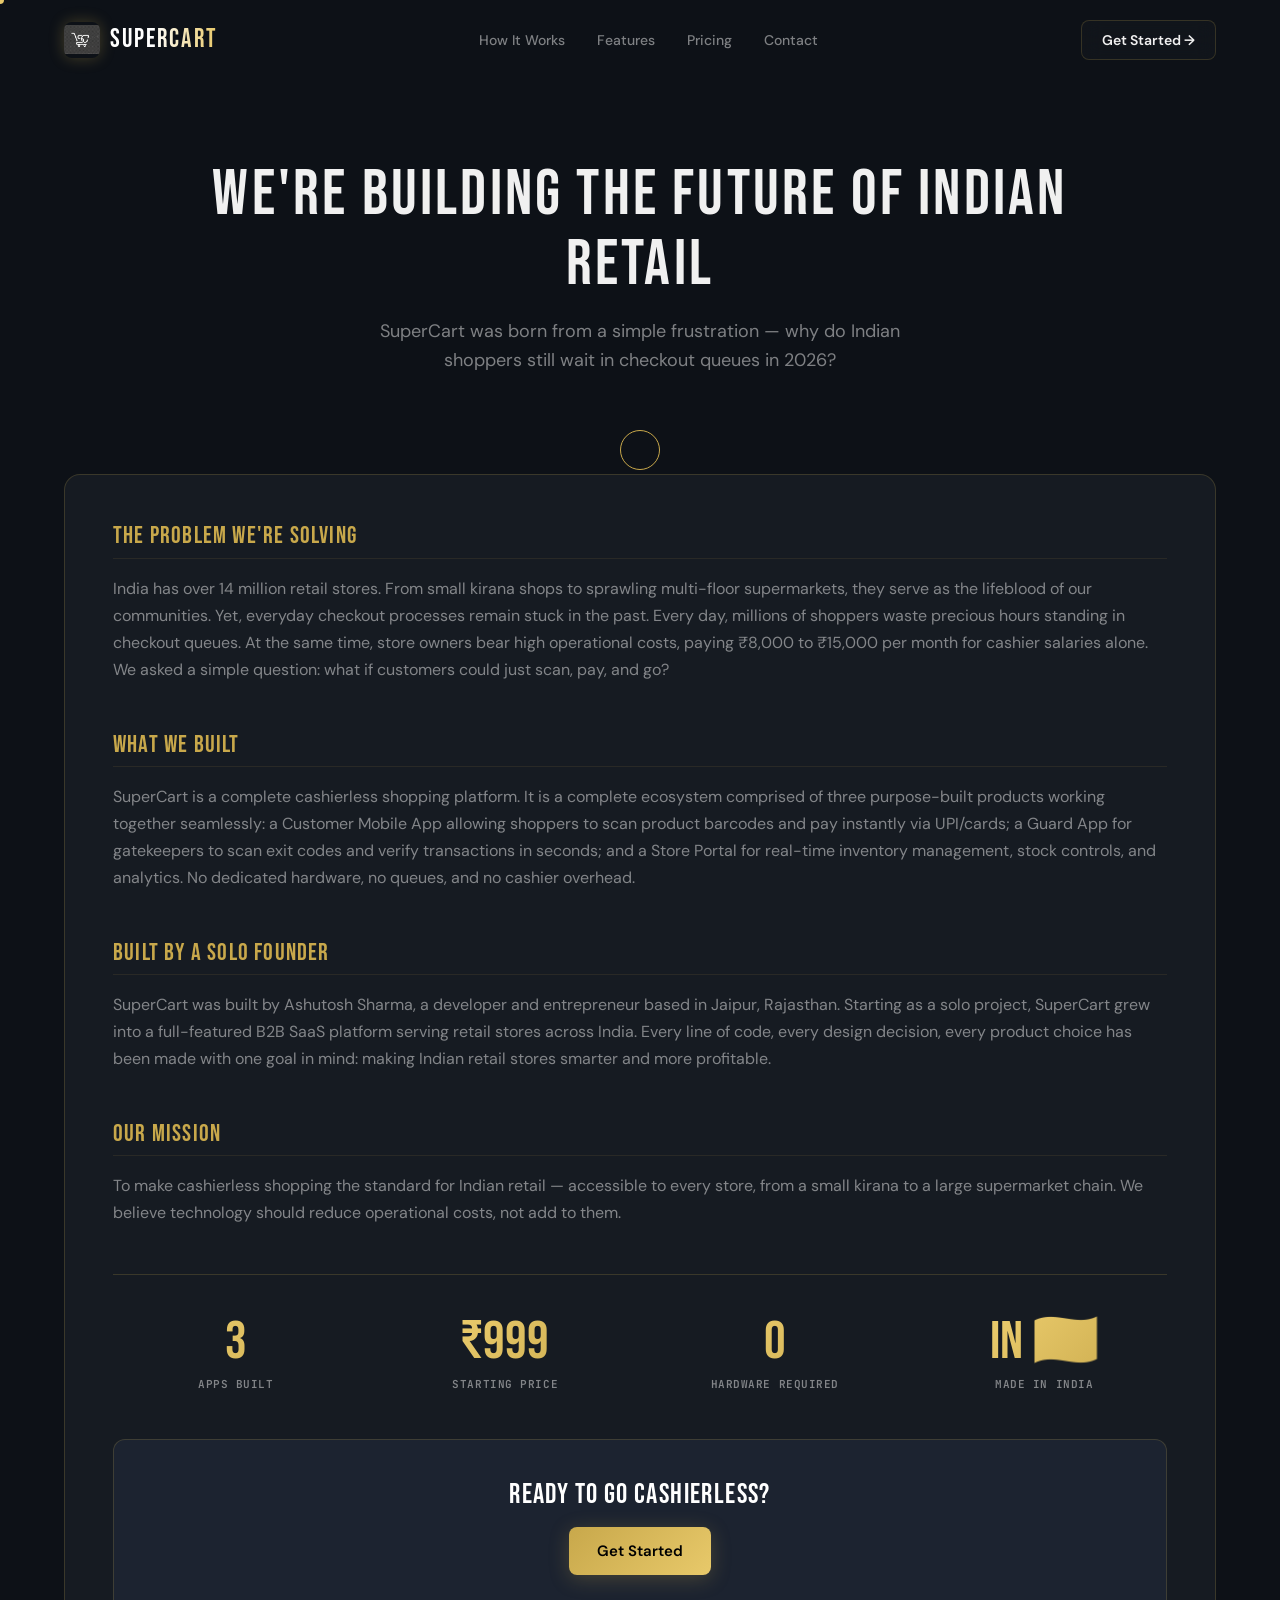
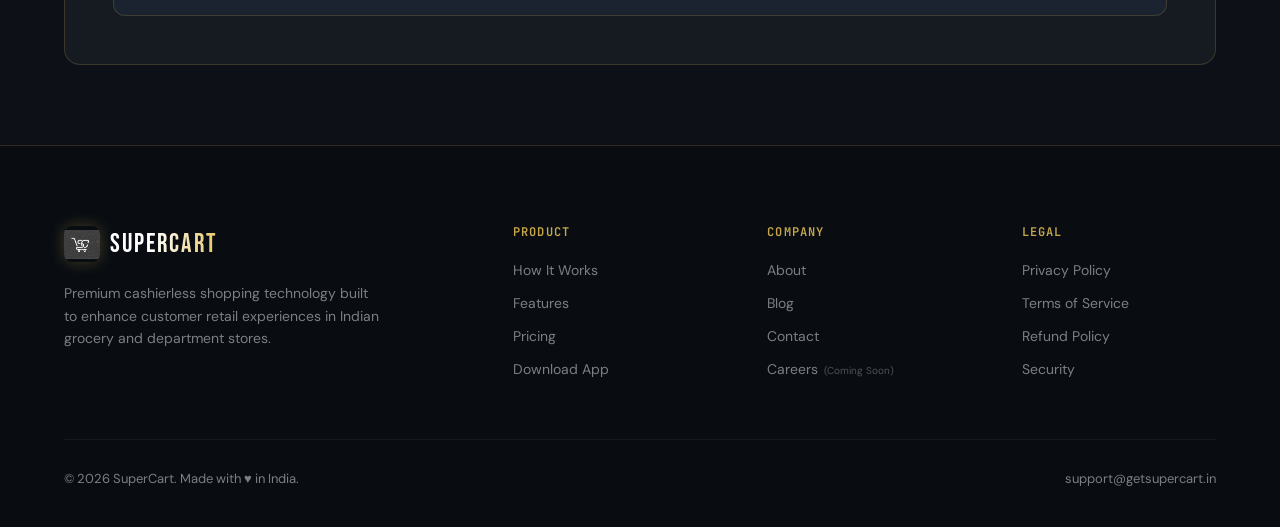
==== commit 2099d7bb: "feat: integrate optimized company logo and favicon" ====
--- a/about.html
+++ b/about.html
@@ -17,6 +17,9 @@
   <meta name="twitter:image" content="https://getsupercart.in/og-image.png">
   <link rel="canonical" href="https://getsupercart.in/about.html">
   
+  <!-- Favicon -->
+  <link rel="icon" type="image/png" href="favicon.png">
+
   <!-- CSS Stylesheet -->
   <link rel="stylesheet" href="style.css">
   
@@ -135,7 +138,7 @@
   <header class="navbar scrolled" id="navbar">
     <div class="container">
       <a href="index.html" class="logo clickable" id="nav-logo">
-        <div class="logo-mark">S</div>
+        <img src="logo.png" alt="SuperCart Logo" class="logo-img">
         <span class="logo-text">SUPERCART</span>
       </a>
       
@@ -214,7 +217,7 @@
         <!-- Column 1 Logo -->
         <div class="footer-col" id="footer-brand">
           <div class="footer-logo">
-            <div class="logo-mark">S</div>
+            <img src="logo.png" alt="SuperCart Logo" class="logo-img">
             <span class="logo-text">SUPERCART</span>
           </div>
           <p class="footer-desc">Premium cashierless shopping technology built to enhance customer retail experiences in Indian grocery and department stores.</p>
--- a/style.css
+++ b/style.css
@@ -256,6 +256,20 @@
   border-radius: 8px;
   font-weight: 900;
   box-shadow: 0 0 15px rgba(200, 168, 75, 0.3);
+}
+
+.logo-img {
+  width: 36px;
+  height: 36px;
+  object-fit: contain;
+  border-radius: 8px;
+  box-shadow: 0 0 15px rgba(200, 168, 75, 0.3);
+  transition: var(--transition-smooth);
+}
+
+.logo:hover .logo-img {
+  transform: scale(1.05);
+  box-shadow: 0 0 20px rgba(200, 168, 75, 0.5);
 }
 
 .logo-text {
@@ -1221,6 +1235,11 @@
   gap: 10px;
 }
 
+.footer-logo:hover .logo-img {
+  transform: scale(1.05);
+  box-shadow: 0 0 20px rgba(200, 168, 75, 0.5);
+}
+
 .footer-desc {
   font-size: 14px;
   color: var(--text-muted);
@@ -1457,6 +1476,60 @@
   line-height: 1.6;
 }
 
+/* What Happens Next Section */
+.what-happens-next {
+  margin-top: 40px;
+  text-align: left;
+}
+
+.what-happens-next h3 {
+  color: var(--gold-accent);
+  font-family: var(--font-mono);
+  font-size: 11px;
+  letter-spacing: 3px;
+  margin-bottom: 24px;
+}
+
+.steps-row {
+  display: grid;
+  grid-template-columns: repeat(4, 1fr);
+  gap: 24px;
+  margin-bottom: 48px;
+}
+
+.step-item {
+  display: flex;
+  flex-direction: row;
+  gap: 12px;
+  align-items: flex-start;
+}
+
+.step-circle {
+  width: 32px;
+  height: 32px;
+  background: #C8A84B;
+  color: #0D1117;
+  border-radius: 50%;
+  font-weight: 900;
+  font-size: 14px;
+  display: flex;
+  align-items: center;
+  justify-content: center;
+  flex-shrink: 0;
+}
+
+.step-content strong {
+  color: white;
+  font-size: 14px;
+  font-weight: 600;
+}
+
+.step-content p {
+  color: var(--text-muted);
+  font-size: 13px;
+  margin-top: 4px;
+}
+
 /* ==========================================================================
    RESPONSIVE DESIGN (MEDIA QUERIES)
    ========================================================================== */
@@ -1571,4 +1644,9 @@
   .form-group.full-width {
     grid-column: span 1;
   }
-}
+
+  /* Mobile layout for what-happens-next steps-row */
+  .steps-row {
+    grid-template-columns: 1fr 1fr;
+  }
+}
